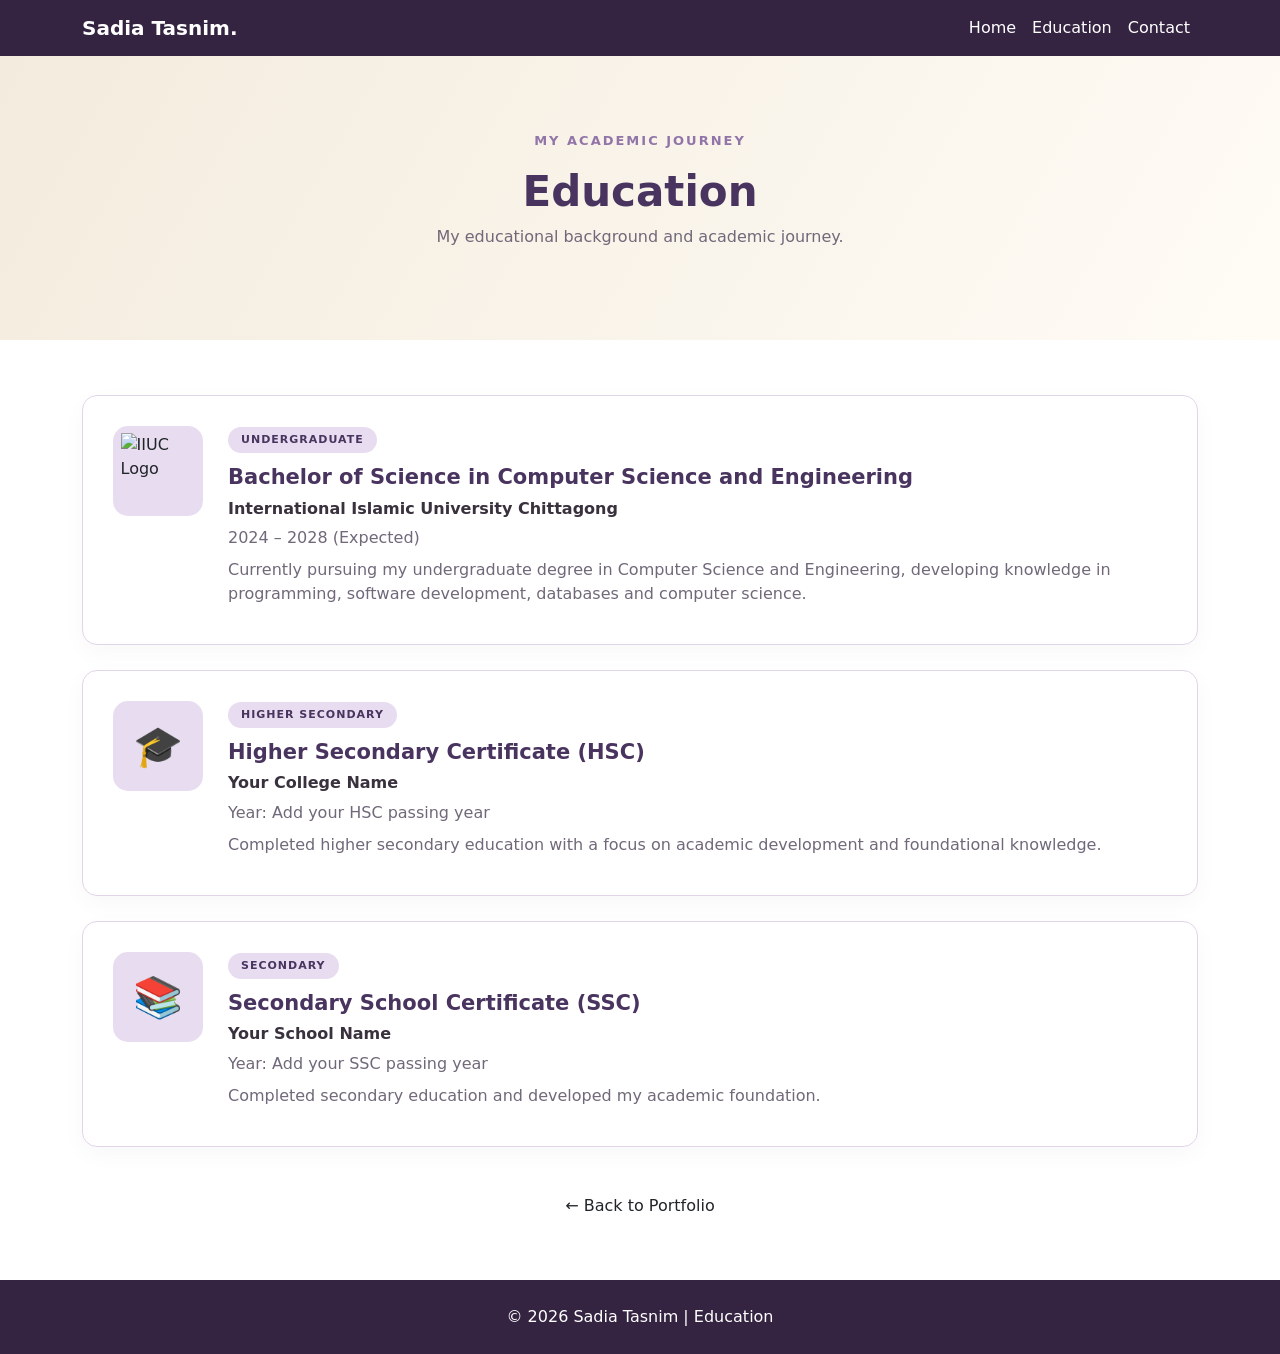
==== education.html @ a65d5f2a "update index.html" ====
<!DOCTYPE html>
<html lang="en">

<head>
    <meta charset="UTF-8">
    <meta name="viewport" content="width=device-width, initial-scale=1">

    <title>Education | Sadia Tasnim</title>

    <link rel="stylesheet" href="education.css">

    <link href="https://cdn.jsdelivr.net/npm/bootstrap@5.3.3/dist/css/bootstrap.min.css"
          rel="stylesheet">
</head>

<body>

<!-- NAVBAR -->

<nav class="navbar navbar-expand-lg navbar-dark">
    <div class="container">

        <a class="navbar-brand" href="index.html">
            Sadia Tasnim.
        </a>

        <button class="navbar-toggler" type="button"
                data-bs-toggle="collapse" data-bs-target="#menu">

            <span class="navbar-toggler-icon"></span>

        </button>

        <div class="collapse navbar-collapse" id="menu">

            <ul class="navbar-nav ms-auto">

                <li class="nav-item">
                    <a class="nav-link" href="index.html">Home</a>
                </li>

                <li class="nav-item">
                    <a class="nav-link active" href="education.html">Education</a>
                </li>

                <li class="nav-item">
                    <a class="nav-link" href="index.html#contact">Contact</a>
                </li>

            </ul>

        </div>

    </div>
</nav>


<!-- EDUCATION HEADER -->

<header class="education-header">

    <div class="container">

        <p class="eyebrow">MY ACADEMIC JOURNEY</p>

        <h1>Education</h1>

        <p>
            My educational background and academic journey.
        </p>

    </div>

</header>


<!-- EDUCATION DETAILS -->

<main class="container education-container">

    <!-- UNIVERSITY -->

    <section class="education-item">

        <div class="education-logo">
            <img src="https://www.iiuc.ac.bd/assets/logo-Bkv-wivQ.webp"
                 alt="IIUC Logo">
        </div>

        <div class="education-content">

            <span class="education-level">UNDERGRADUATE</span>

            <h2>Bachelor of Science in Computer Science and Engineering</h2>

            <h3>International Islamic University Chittagong</h3>

            <p>2024 – 2028 (Expected)</p>

            <p>
                Currently pursuing my undergraduate degree in Computer
                Science and Engineering, developing knowledge in programming,
                software development, databases and computer science.
            </p>

        </div>

    </section>


    <!-- HSC -->

    <section class="education-item">

        <div class="education-logo">
            <span class="education-icon">🎓</span>
        </div>

        <div class="education-content">

            <span class="education-level">HIGHER SECONDARY</span>

            <h2>Higher Secondary Certificate (HSC)</h2>

            <h3>Your College Name</h3>

            <p>Year: Add your HSC passing year</p>

            <p>
                Completed higher secondary education with a focus
                on academic development and foundational knowledge.
            </p>

        </div>

    </section>


    <!-- SSC -->

    <section class="education-item">

        <div class="education-logo">
            <span class="education-icon">📚</span>
        </div>

        <div class="education-content">

            <span class="education-level">SECONDARY</span>

            <h2>Secondary School Certificate (SSC)</h2>

            <h3>Your School Name</h3>

            <p>Year: Add your SSC passing year</p>

            <p>
                Completed secondary education and developed
                my academic foundation.
            </p>

        </div>

    </section>

    <div class="back-home">
        <a href="index.html" class="btn btn-main">
            ← Back to Portfolio
        </a>
    </div>

</main>


<!-- FOOTER -->

<footer>
    <p>© 2026 Sadia Tasnim | Education</p>
</footer>


<script src="https://cdn.jsdelivr.net/npm/bootstrap@5.3.3/dist/js/bootstrap.bundle.min.js"></script>

</body>
</html>
---- education.css ----
:root {
    --purple: #49345F;
    --dark-purple: #342441;
    --light-purple: #E8DDF0;
    --beige: #F3EBDD;
    --cream: #FFFCF6;
    --text: #39313D;
    --muted: #716879;
    --border: #E2D5E8;
}

* {
    box-sizing: border-box;
}

body {
    background: var(--cream);
    color: var(--text);
    font-family: Arial, sans-serif;
    line-height: 1.7;
}

/* NAVBAR */

.navbar {
    background: var(--dark-purple);
}

.navbar-brand {
    font-weight: 800;
}

.nav-link {
    color: white !important;
}

.nav-link:hover {
    color: var(--light-purple) !important;
}


/* HEADER */

.education-header {
    background: linear-gradient(
        120deg,
        var(--beige),
        var(--cream)
    );

    padding: 75px 0;
    text-align: center;
}

.eyebrow {
    color: #9275A8;
    font-size: 13px;
    font-weight: 800;
    letter-spacing: 2px;
}

.education-header h1 {
    color: var(--purple);
    font-size: 42px;
    font-weight: 800;
}

.education-header p:last-child {
    color: var(--muted);
}


/* EDUCATION CONTAINER */

.education-container {
    padding-top: 55px;
    padding-bottom: 55px;
}


/* EDUCATION CARD */

.education-item {
    display: flex;
    align-items: flex-start;
    gap: 25px;

    background: white;

    border: 1px solid var(--border);
    border-radius: 15px;

    padding: 30px;
    margin-bottom: 25px;

    box-shadow: 0 8px 25px #34244108;

    transition: transform .25s;
}

.education-item:hover {
    transform: translateY(-4px);
}


/* LOGO */

.education-logo {
    width: 90px;
    height: 90px;

    min-width: 90px;

    background: var(--light-purple);

    border-radius: 15px;

    display: flex;
    justify-content: center;
    align-items: center;
}

.education-logo img {
    width: 75px;
    height: 75px;
    object-fit: contain;
}

.education-icon {
    font-size: 40px;
}


/* TEXT */

.education-level {
    display: inline-block;

    background: var(--light-purple);
    color: var(--purple);

    border-radius: 20px;

    padding: 5px 13px;

    font-size: 11px;
    font-weight: 800;

    letter-spacing: 1px;

    margin-bottom: 12px;
}

.education-content h2 {
    color: var(--purple);
    font-size: 21px;
    font-weight: 800;
}

.education-content h3 {
    color: var(--text);
    font-size: 16px;
    font-weight: 700;
}

.education-content p {
    color: var(--muted);
    margin-bottom: 8px;
}


/* BACK BUTTON */

.back-home {
    text-align: center;
    margin-top: 40px;
}

.btn-main {
    background: var(--purple);
    color: white;
    border: 1px solid var(--purple);
    padding: 10px 20px;
}

.btn-main:hover {
    background: var(--dark-purple);
    color: white;
}


/* FOOTER */

footer {
    background: var(--dark-purple);
    color: white;
    text-align: center;
    padding: 25px;
}

footer p {
    margin: 0;
}


/* MOBILE RESPONSIVE */

@media (max-width: 600px) {

    .education-header {
        padding: 50px 0;
    }

    .education-header h1 {
        font-size: 32px;
    }

    .education-item {
        flex-direction: column;
        padding: 22px;
        gap: 18px;
    }

    .education-logo {
        width: 70px;
        height: 70px;
        min-width: 70px;
    }

    .education-logo img {
        width: 55px;
        height: 55px;
    }

    .education-content h2 {
        font-size: 18px;
    }

}
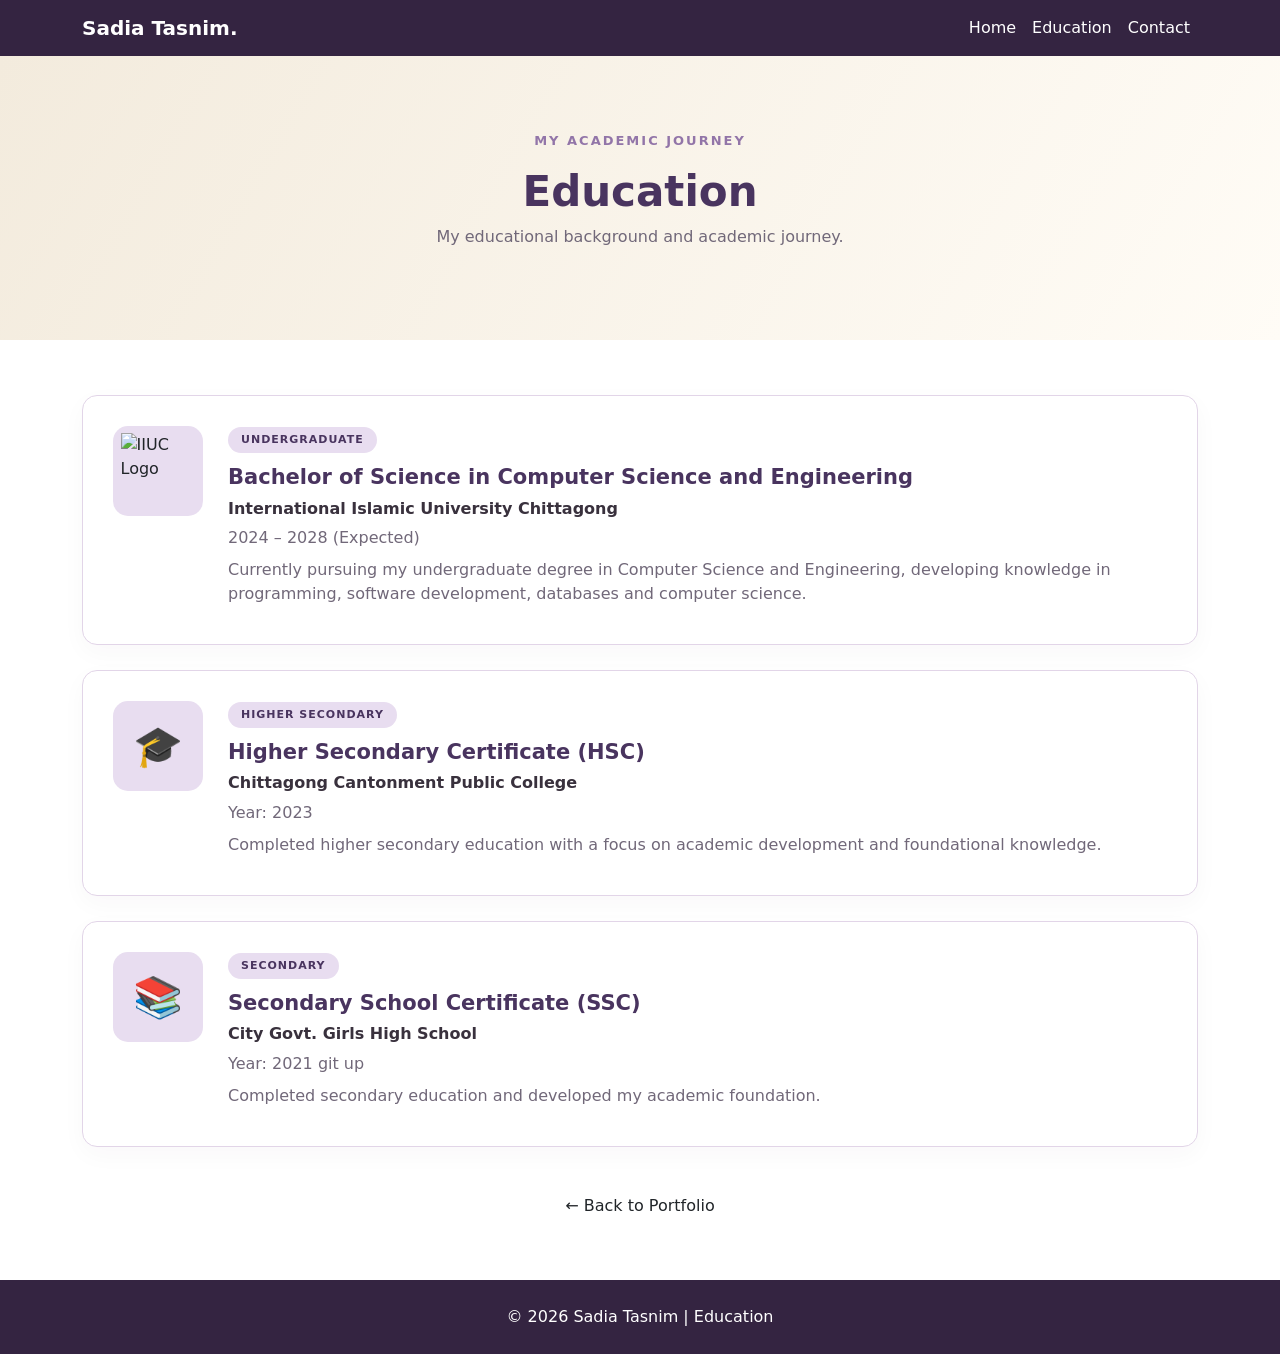
==== commit c5cc8c6d: "update portfolio website" ====
--- a/education.html
+++ b/education.html
@@ -122,9 +122,9 @@
 
             <h2>Higher Secondary Certificate (HSC)</h2>
 
-            <h3>Your College Name</h3>
+            <h3> Chittagong Cantonment Public College</h3>
 
-            <p>Year: Add your HSC passing year</p>
+            <p>Year: 2023 </p>
 
             <p>
                 Completed higher secondary education with a focus
@@ -150,9 +150,9 @@
 
             <h2>Secondary School Certificate (SSC)</h2>
 
-            <h3>Your School Name</h3>
+            <h3>City Govt. Girls High School </h3>
 
-            <p>Year: Add your SSC passing year</p>
+            <p>Year: 2021 git up</p>
 
             <p>
                 Completed secondary education and developed
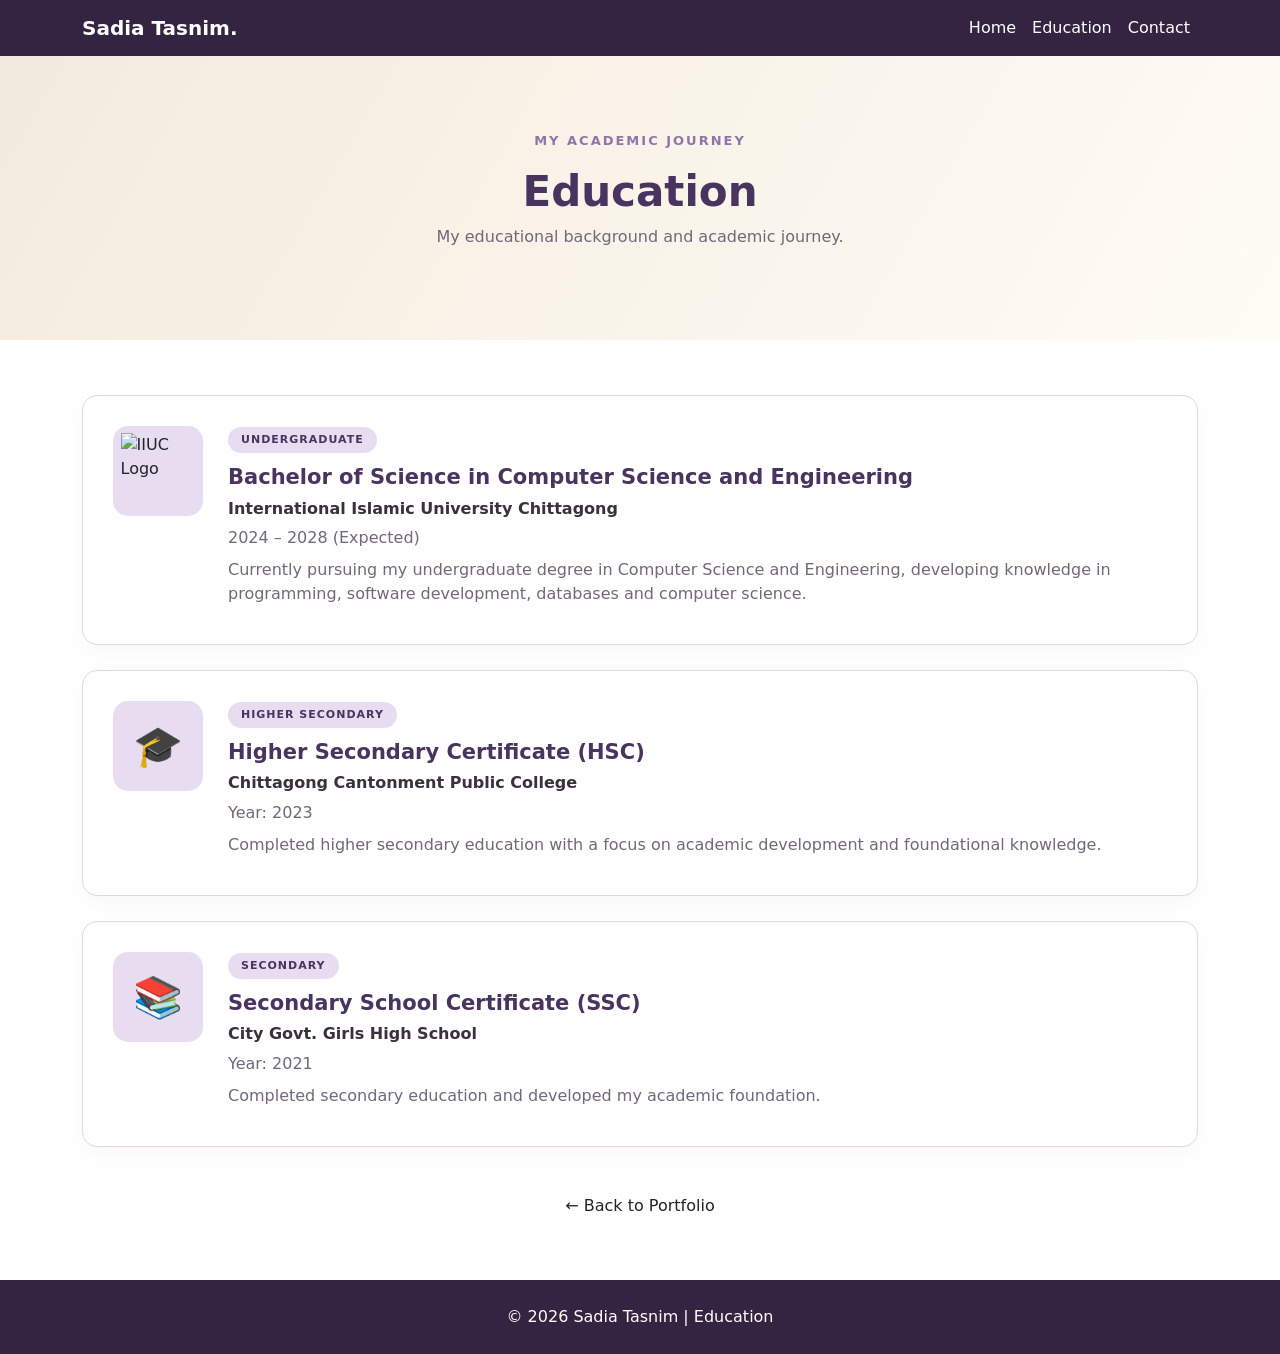
==== commit 23b99803: "update portfolio website" ====
--- a/education.html
+++ b/education.html
@@ -152,7 +152,7 @@
 
             <h3>City Govt. Girls High School </h3>
 
-            <p>Year: 2021 git up</p>
+            <p>Year: 2021 </p>
 
             <p>
                 Completed secondary education and developed
